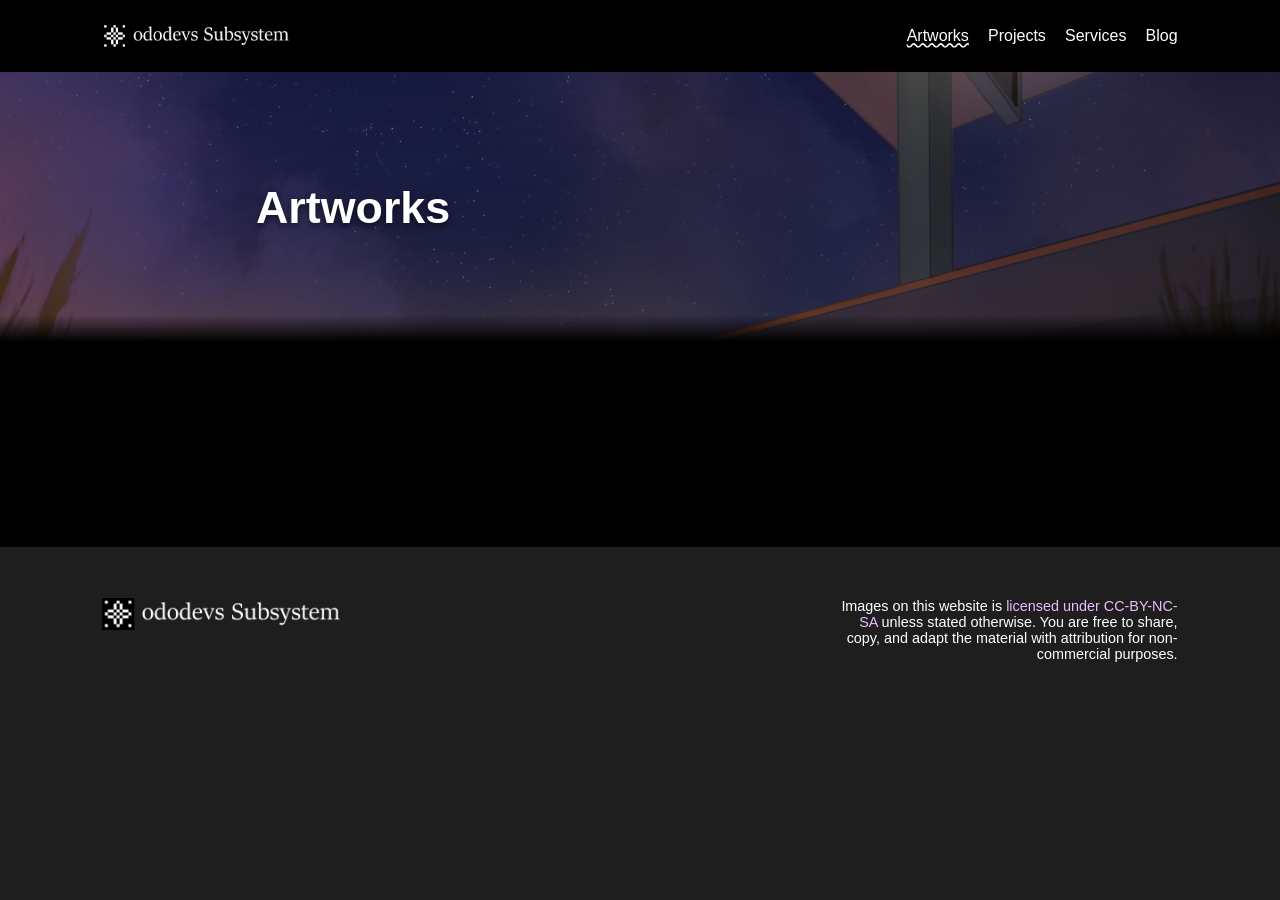
==== art/index.html @ 11c3b8f0 "new version essentially final iirc idk man" ====
<html lang="en">

<head>
    <meta charset="UTF-8" />
    <meta name="viewport" content="width=device-width, initial-scale=1.0" />
    <link rel="preconnect" href="https://rsms.me/" />
    <link rel="stylesheet" href="https://rsms.me/inter/inter.css" />
    <link rel="stylesheet" href="/stylesheet.css" />
    <title>Artworks - ododevs</title>
</head>

<body>
    <div id="header">
        <div>
            <a href="/">
                <img src="/web-assets/ododevs logo white.png" style="height: 35%" />
            </a>
        </div>
        <div id="links">
            <a  href="/art/" class="currently-selected">Artworks</a>
            <a href="/projects/">Projects</a>
            <a href="/subsystem/">Services</a>
            <a href="/blog/">Blog</a>
        </div>
        <select id="links-dropdown">
            <option>Homepage</option>
            <option>Artworks</option>
            <option>Projects</option>
            <option>Services</option>
            <option>Blog</option>
        </select>
    </div>
    <div id="hero-alt">
        <h1>Artworks</h1>
    </div>
    <div id="content">
        
    </div>

    </div>
    <div id="footer">
        <div id="logo-footer">
            <img src="/web-assets/ododevs logo white.png" style="height: 32px" />
        </div>
        <div id="footer-links">
        </div>
        <div id="footer-text">
            Images on this website is
            <a href="https://creativecommons.org/licenses/by-nc-sa/4.0/">licensed under CC-BY-NC-SA</a>
            unless stated otherwise. You are free to share, copy, and adapt
            the material with attribution for non-commercial purposes.
        </div>
    </div>
</body>

</html>
---- stylesheet.css ----
:root {
	font-family: Inter, sans-serif;
	font-feature-settings: 'liga' 1, 'calt' 1;
}

@supports (font-variation-settings: normal) {
	:root {
		font-family: InterVariable, sans-serif;
	}
}

body {
	padding: 0;
	margin: 0;
	background-color: rgb(30, 30, 30);
	color: rgb(255, 255, 255);
	overflow-x: hidden;
}

#header {
	padding-left: 8%;
	background-color: rgb(0, 0, 0);
	padding-right: 8%;
	height: 8%;
	display: flex;
	flex-wrap: wrap;
	justify-content: space-between;
	align-items: center;
	color: white;
	z-index: 999;
}

#header #links {
	display: flex;
	flex-direction: row;
	gap: 1.2rem;

}

#header #links a {
	color: white;
	text-decoration: none;
	font-size: 100%;
}

#header #links a:hover {
	color: rgb(230, 171, 255);
	text-decoration: underline;
}

#header #links .currently-selected {
	text-decoration: underline;
	text-decoration-style: wavy;
}

#banner {
	padding: 1%;
	padding-left: 8%;
	padding-right: 8%;
	background: linear-gradient(224deg, rgba(71, 59, 125, 1) 0%, rgb(37, 25, 56) 100%);
	display: flex;
	justify-content: space-between;
}

#hero {
	height: 92%;
	padding-left: 20%;
	padding-right: 20%;
	background-image:
		linear-gradient(180deg, rgba(0, 0, 0, 0) 90%, rgba(0, 0, 0, 1) 100%),
		url(/web-assets/artworks/mainmenu.png);
	background-repeat: no-repeat;
	background-size: cover;
	background-position: center;
	display: flex;
	flex-direction: column;
	justify-content: center;
	font-size: 1.4rem;
	text-shadow: 0px 3px 7px rgba(0, 0, 0, 0.61);
}

#hero-alt {
	height: 30%;
	padding-left: 20%;
	padding-right: 20%;
	background-image:
		linear-gradient(180deg, rgba(0, 0, 0, 0) 90%, rgba(0, 0, 0, 1) 100%),
		url(/web-assets/artworks/mainmenu.png);
	background-repeat: no-repeat;
	background-size: cover;
	background-position: center;
	display: flex;
	flex-direction: column;
	justify-content: center;
	font-size: 1.4rem;
	text-shadow: 0px 3px 7px rgba(0, 0, 0, 0.61);
}

#hero * {
	padding: 4%;
	color: white;
	text-align: center;
}

#hero img {
	max-width: 100%;
}

#content {
	font-size: 1.2rem;
	text-align: justify;
	padding-left: 32%;
	padding-right: 32%;
	padding-top: 8%;
	padding-bottom: 8%;
	color: white;
	background-color: black;
}

#content img {
	width: 100%;
	border-radius: 5px 5px 0px 0px;
}

#content h1 {
	padding-bottom: 2%;
}

#content #artwork-container {
	display: grid;
	grid-template-columns: repeat(1, 1fr);
}

#content #artwork-container .artwork {
	padding: 2%;
}

#content .artwork-info {
	font-size: 1.4rem;
	border-radius: 0px 0px 5px 5px;
	background-color: rgb(45, 45, 45);
	padding: 8%;
}


.mono {
	font-family: monospace;
	font-size: 1rem;
	color: rgb(180, 180, 180);
}

hr {
	margin: 5%;
}

#footer {
	padding-top: 4%;
	padding-bottom: 4%;
	padding-left: 8%;
	padding-right: 8%;
	background-color: rgb(30, 30, 30);
	color: white;
	display: grid;
	grid-template-columns: repeat(3, 1fr);
	grid-template-rows: repeat(1, 1fr);
	gap: 8px;
	flex-wrap: wrap;
	flex-direction: column;
	justify-content: center;
	font-size: 0.9rem;
}

#footer #footer-text {
	text-align: right;
}

#footer #footer-links {
	display: flex;
	flex-direction: row;
	justify-content: center;
	text-align: center;
	gap: 2%;
}

a {
	color: rgb(235, 189, 255);
	text-decoration: none;
}

a:hover {
	color: rgb(255, 255, 255);
}

#header .currently-selected {
	color: rgb(235, 189, 255);
}


#links-dropdown {
	display: none;
}

@media (max-width: 630px) {


	#links a {
		display: none;
	}

	#links-dropdown {
		display: block;
		padding: 10px;
		border-radius: 5px;
		background-color: rgb(30, 30, 30);
		border: 1px solid rgb(100, 74, 111);
		color: white;
	}

	#hero p {
		display: none;
	}


}


@media (max-width: 1000px) {

	#banner {
		padding: 2%;
		padding-left: 8%;
		padding-right: 8%;
		background: linear-gradient(224deg, rgba(71, 59, 125, 1) 0%, rgb(37, 25, 56) 100%);
	}

	#content {
		font-size: 1.2rem;
		text-align: justify;
		padding-left: 8%;
		padding-right: 8%;
		padding-top: 8%;
		padding-bottom: 8%;
		color: white;
		background-color: black;
	}

	#footer {
		padding-top: 8%;
		padding-bottom: 8%;
		padding-left: 8%;
		padding-right: 8%;
		background-color: rgb(30, 30, 30);
		color: white;
		display: grid;
		grid-template-columns: repeat(1, 1fr);
		grid-template-rows: repeat(3, 1fr);
		gap: 8px;
		flex-wrap: wrap;
		flex-direction: column;
		justify-content: center;
		font-size: 0.9rem;
	}

	#footer #footer-links {
		display: none;
	}

	#footer #logo-footer {
		padding-bottom: 10%;
		display: flex;
		justify-content: center;
	}

	#footer #footer-text {
		text-align: center;
	}

	#content #artwork-container {
		display: grid;
		grid-template-columns: repeat(1, 1fr);
	}
}
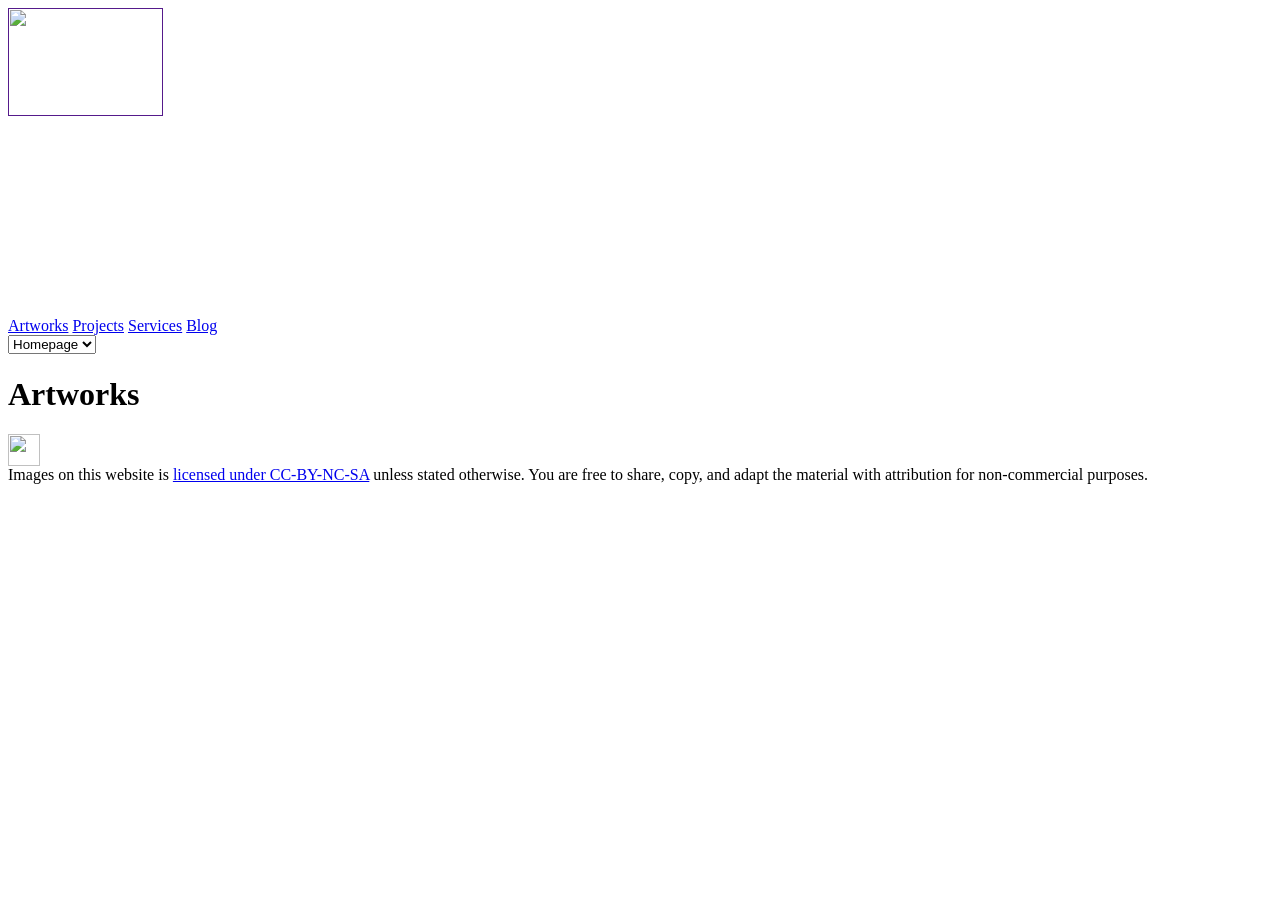
==== commit d4f05748: "Add files via upload" ====
--- a/art/index.html
+++ b/art/index.html
@@ -5,22 +5,22 @@
     <meta name="viewport" content="width=device-width, initial-scale=1.0" />
     <link rel="preconnect" href="https://rsms.me/" />
     <link rel="stylesheet" href="https://rsms.me/inter/inter.css" />
-    <link rel="stylesheet" href="/stylesheet.css" />
+    <link rel="stylesheet" href="stylesheet.css" />
     <title>Artworks - ododevs</title>
 </head>
 
 <body>
     <div id="header">
         <div>
-            <a href="/">
-                <img src="/web-assets/ododevs logo white.png" style="height: 35%" />
+            <a href="">
+                <img src="web-assets/ododevs logo white.png" style="height: 35%" />
             </a>
         </div>
         <div id="links">
-            <a  href="/art/" class="currently-selected">Artworks</a>
-            <a href="/projects/">Projects</a>
-            <a href="/subsystem/">Services</a>
-            <a href="/blog/">Blog</a>
+            <a href="art/" class="currently-selected">Artworks</a>
+            <a href="projects/">Projects</a>
+            <a href="subsystem/">Services</a>
+            <a href="blog/">Blog</a>
         </div>
         <select id="links-dropdown">
             <option>Homepage</option>
@@ -34,13 +34,13 @@
         <h1>Artworks</h1>
     </div>
     <div id="content">
-        
+
     </div>
 
     </div>
     <div id="footer">
         <div id="logo-footer">
-            <img src="/web-assets/ododevs logo white.png" style="height: 32px" />
+            <img src="web-assets/ododevs logo white.png" style="height: 32px" />
         </div>
         <div id="footer-links">
         </div>
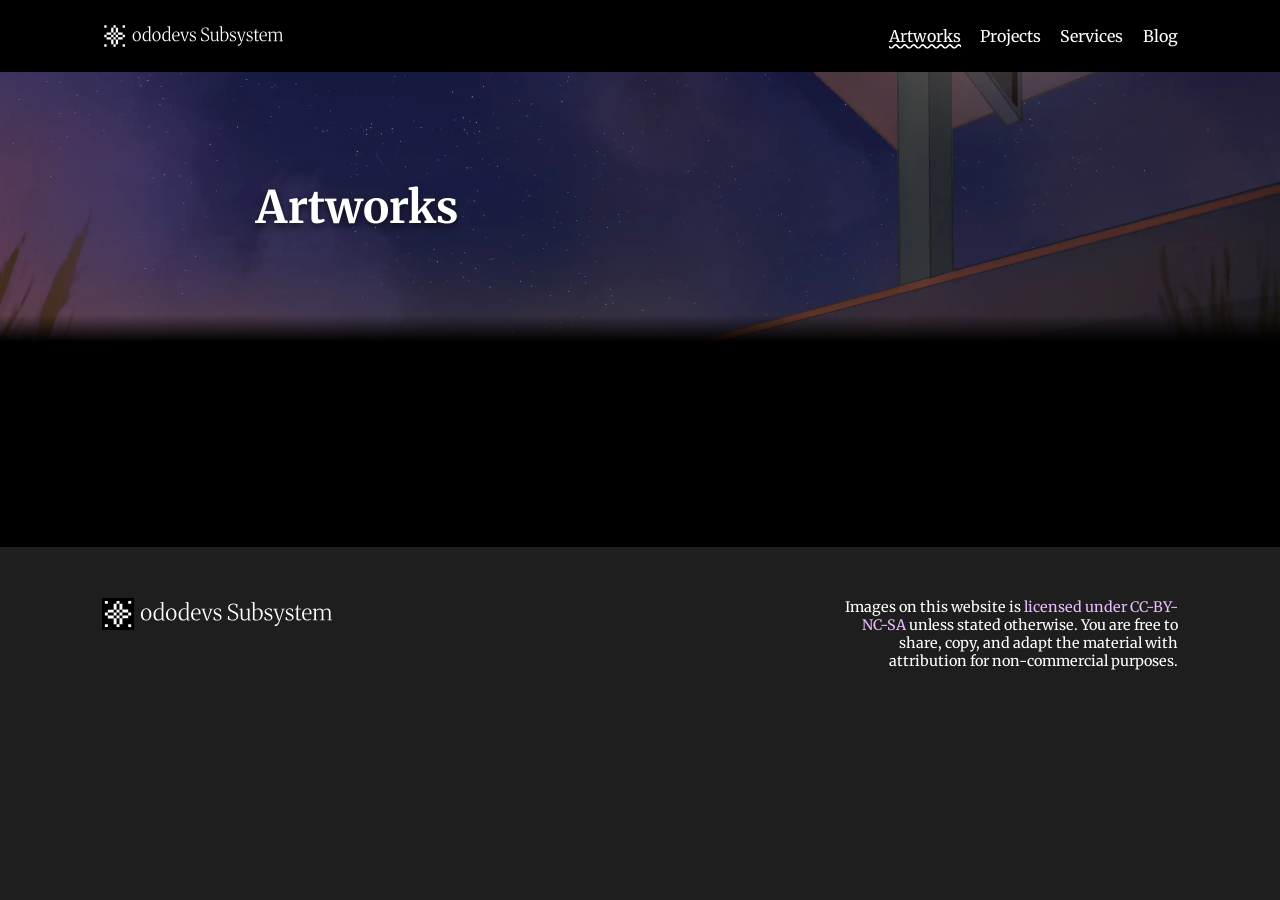
==== commit daeaf0ad: "Add files via upload" ====
--- a/art/index.html
+++ b/art/index.html
@@ -3,17 +3,21 @@
 <head>
     <meta charset="UTF-8" />
     <meta name="viewport" content="width=device-width, initial-scale=1.0" />
-    <link rel="preconnect" href="https://rsms.me/" />
-    <link rel="stylesheet" href="https://rsms.me/inter/inter.css" />
-    <link rel="stylesheet" href="stylesheet.css" />
+    <link rel="preconnect" href="https://fonts.googleapis.com">
+    <link rel="preconnect" href="https://fonts.gstatic.com" crossorigin>
+    <link
+        href="https://fonts.googleapis.com/css2?family=Merriweather:ital,opsz,wght@0,18..144,300..900;1,18..144,300..900&display=swap"
+        rel="stylesheet">
+
+    <link rel="stylesheet" href="/stylesheet.css" />
     <title>Artworks - ododevs</title>
 </head>
 
 <body>
     <div id="header">
         <div>
-            <a href="">
-                <img src="web-assets/ododevs logo white.png" style="height: 35%" />
+            <a href="/">
+                <img src="/web-assets/ododevs logo white.svg" style="height: 35%" />
             </a>
         </div>
         <div id="links">
@@ -40,7 +44,7 @@
     </div>
     <div id="footer">
         <div id="logo-footer">
-            <img src="web-assets/ododevs logo white.png" style="height: 32px" />
+            <img src="/web-assets/ododevs logo white.svg" style="height: 32px" />
         </div>
         <div id="footer-links">
         </div>
--- a/stylesheet.css
+++ b/stylesheet.css
@@ -0,0 +1,285 @@
+:root {
+	font-family: Inter, sans-serif;
+	font-feature-settings: 'liga' 1, 'calt' 1;
+}
+
+@supports (font-variation-settings: normal) {
+	:root {
+		font-family: "Merriweather", serif;
+	}
+}
+
+body {
+	padding: 0;
+	margin: 0;
+	background-color: rgb(30, 30, 30);
+	color: rgb(255, 255, 255);
+	overflow-x: hidden;
+}
+
+#header {
+	padding-left: 8%;
+	background-color: rgb(0, 0, 0);
+	padding-right: 8%;
+	height: 8vh;
+	display: flex;
+	flex-wrap: wrap;
+	justify-content: space-between;
+	align-items: center;
+	color: white;
+	z-index: 999;
+}
+
+#header #links {
+	display: flex;
+	flex-direction: row;
+	gap: 1.2rem;
+
+}
+
+#header #links a {
+	color: white;
+	text-decoration: none;
+	font-size: 100%;
+}
+
+#header #links a:hover {
+	color: rgb(230, 171, 255);
+	text-decoration: underline;
+}
+
+#header #links .currently-selected {
+	text-decoration: underline;
+	text-decoration-style: wavy;
+}
+
+#banner {
+	height: 6vh;
+	padding-left: 8%;
+	padding-right: 8%;
+	background: linear-gradient(224deg, rgba(71, 59, 125, 1) 0%, rgb(37, 25, 56) 100%);
+	display: flex;
+	align-content: center;
+	justify-content: space-between;
+	text-align: center;
+}
+
+#hero {
+	height: 92vh;
+	padding-left: 20%;
+	padding-right: 20%;
+	background-image:
+		linear-gradient(180deg, rgba(0, 0, 0, 0) 90%, rgba(0, 0, 0, 1) 100%),
+		url(web-assets/artworks/mainmenu.webp);
+	background-repeat: no-repeat;
+	background-size: cover;
+	background-position: center;
+	display: flex;
+	flex-direction: column;
+	justify-content: center;
+	font-size: 1.4rem;
+	text-shadow: 0px 3px 7px rgba(0, 0, 0, 0.61);
+}
+
+#hero-alt {
+	height: 30%;
+	padding-left: 20%;
+	padding-right: 20%;
+	background-image:
+		linear-gradient(180deg, rgba(0, 0, 0, 0) 90%, rgba(0, 0, 0, 1) 100%),
+		url(web-assets/artworks/mainmenu.webp);
+	background-repeat: no-repeat;
+	background-size: cover;
+	background-position: center;
+	display: flex;
+	flex-direction: column;
+	justify-content: center;
+	font-size: 1.4rem;
+	text-shadow: 0px 3px 7px rgba(0, 0, 0, 0.61);
+}
+
+#hero * {
+	padding: 4%;
+	color: white;
+	text-align: center;
+}
+
+#hero img {
+	max-width: 100%;
+}
+
+#content {
+	font-size: 1.2rem;
+	text-align: justify;
+	padding-left: 32%;
+	padding-right: 32%;
+	padding-top: 8%;
+	padding-bottom: 8%;
+	color: white;
+	background-color: black;
+}
+
+#content img {
+	width: 100%;
+	border-radius: 5px 5px 0px 0px;
+}
+
+#content h1 {
+	padding-bottom: 2%;
+}
+
+#content #artwork-container {
+	display: grid;
+	grid-template-columns: repeat(1, 1fr);
+}
+
+#content #artwork-container .artwork {
+	padding: 2%;
+}
+
+#content .artwork-info {
+	font-size: 1.4rem;
+	border-radius: 0px 0px 5px 5px;
+	background-color: rgb(45, 45, 45);
+	padding: 4%;
+	text-align: left;
+	font-size: 1.2rem;
+}
+
+
+.mono {
+	font-family: monospace;
+	font-size: 1rem;
+	color: rgb(180, 180, 180);
+}
+
+hr {
+	margin: 5%;
+}
+
+#footer {
+	padding-top: 4%;
+	padding-bottom: 4%;
+	padding-left: 8%;
+	padding-right: 8%;
+	background-color: rgb(30, 30, 30);
+	color: white;
+	display: grid;
+	grid-template-columns: repeat(3, 1fr);
+	grid-template-rows: repeat(1, 1fr);
+	gap: 8px;
+	flex-wrap: wrap;
+	flex-direction: column;
+	justify-content: center;
+	font-size: 0.9rem;
+}
+
+#footer #footer-text {
+	text-align: right;
+}
+
+#footer #footer-links {
+	display: flex;
+	flex-direction: row;
+	justify-content: center;
+	text-align: center;
+	gap: 2%;
+}
+
+a {
+	color: rgb(235, 189, 255);
+	text-decoration: none;
+}
+
+a:hover {
+	color: rgb(255, 255, 255);
+}
+
+#header .currently-selected {
+	color: rgb(235, 189, 255);
+}
+
+
+#links-dropdown {
+	display: none;
+}
+
+@media (max-width: 630px) {
+
+
+	#links a {
+		display: none;
+	}
+
+	#links-dropdown {
+		display: block;
+		padding: 10px;
+		border-radius: 5px;
+		background-color: rgb(30, 30, 30);
+		border: 1px solid rgb(100, 74, 111);
+		color: white;
+	}
+
+	#hero p {
+		display: none;
+	}
+
+
+}
+
+
+@media (max-width: 1000px) {
+
+	#banner {
+		padding-left: 8%;
+		padding-right: 8%;
+		background: linear-gradient(224deg, rgba(71, 59, 125, 1) 0%, rgb(37, 25, 56) 100%);
+	}
+
+	#content {
+		font-size: 1.2rem;
+		text-align: justify;
+		padding-left: 8%;
+		padding-right: 8%;
+		padding-top: 8%;
+		padding-bottom: 8%;
+		color: white;
+		background-color: black;
+	}
+
+	#footer {
+		padding-top: 8%;
+		padding-bottom: 8%;
+		padding-left: 8%;
+		padding-right: 8%;
+		background-color: rgb(30, 30, 30);
+		color: white;
+		display: grid;
+		grid-template-columns: repeat(1, 1fr);
+		grid-template-rows: repeat(3, 1fr);
+		gap: 8px;
+		flex-wrap: wrap;
+		flex-direction: column;
+		justify-content: center;
+		font-size: 0.9rem;
+	}
+
+	#footer #footer-links {
+		display: none;
+	}
+
+	#footer #logo-footer {
+		padding-bottom: 10%;
+		display: flex;
+		justify-content: center;
+	}
+
+	#footer #footer-text {
+		text-align: center;
+	}
+
+	#content #artwork-container {
+		display: grid;
+		grid-template-columns: repeat(1, 1fr);
+	}
+}
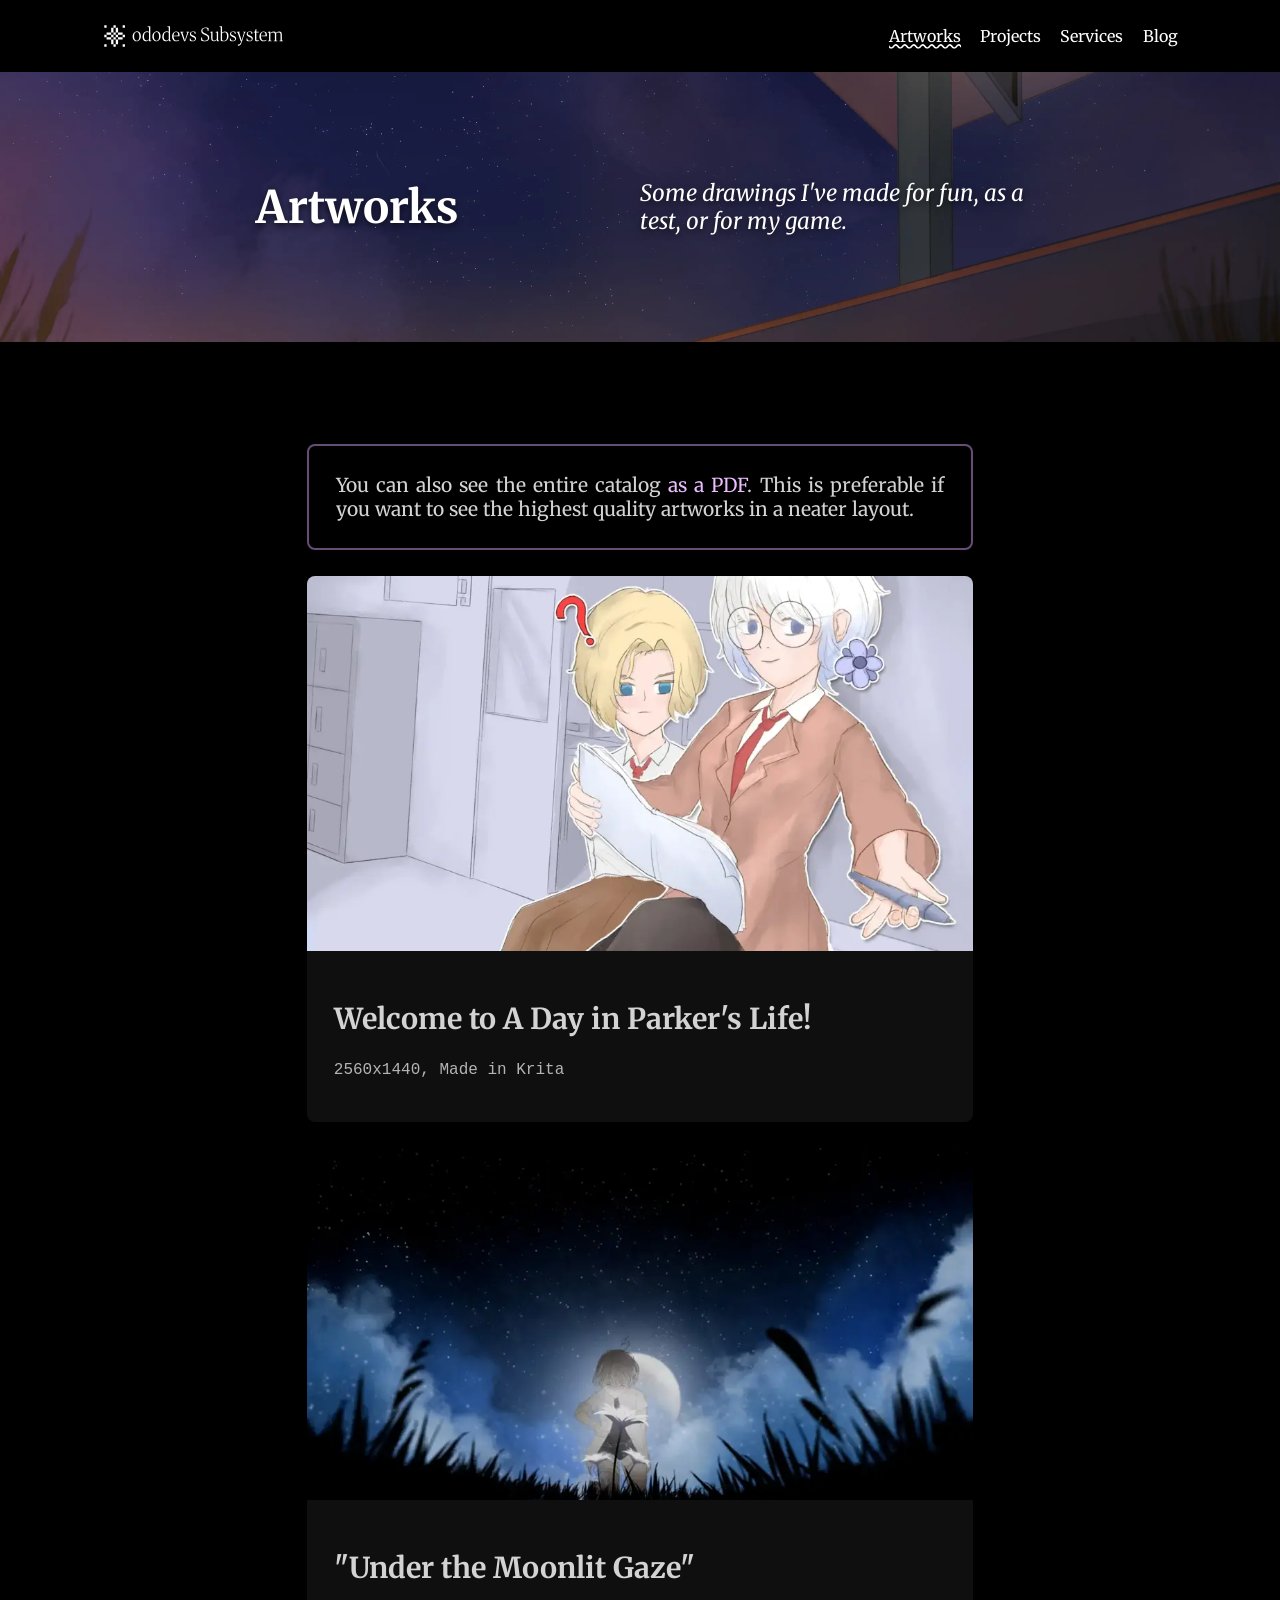
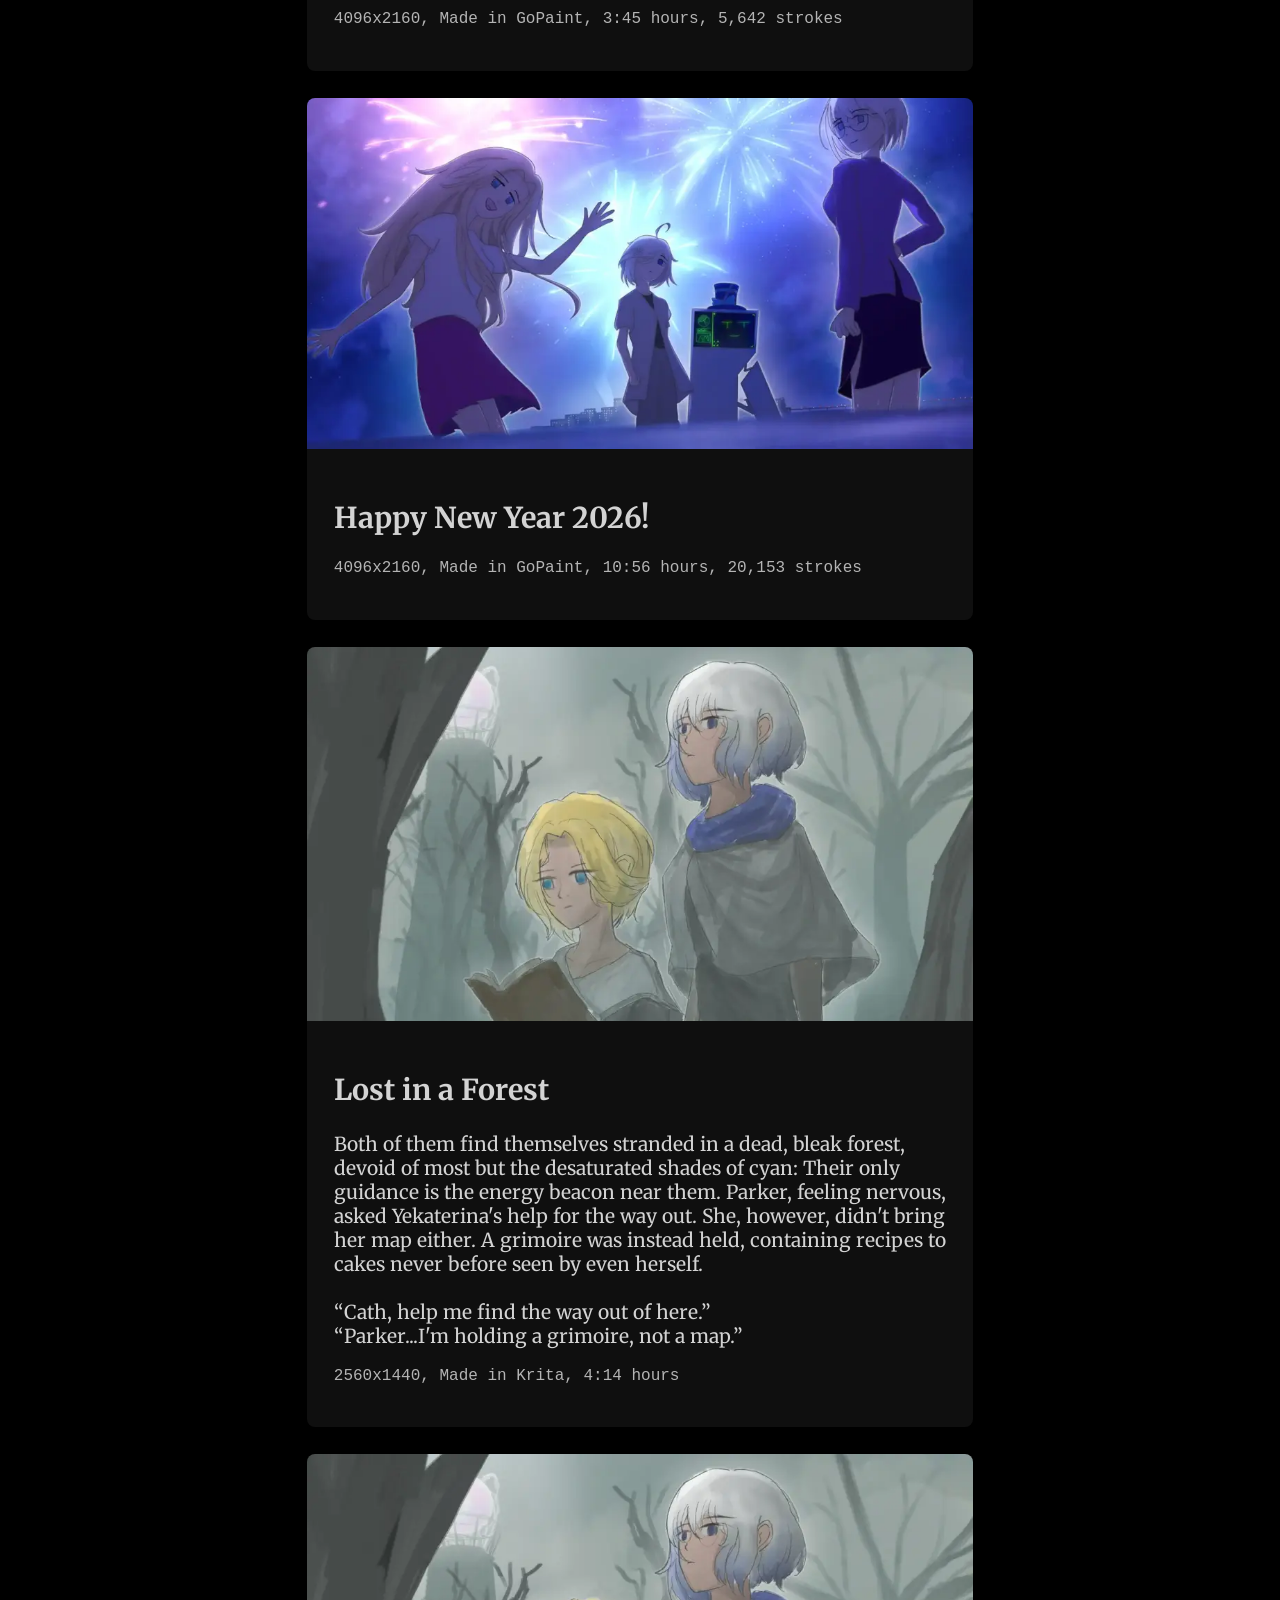
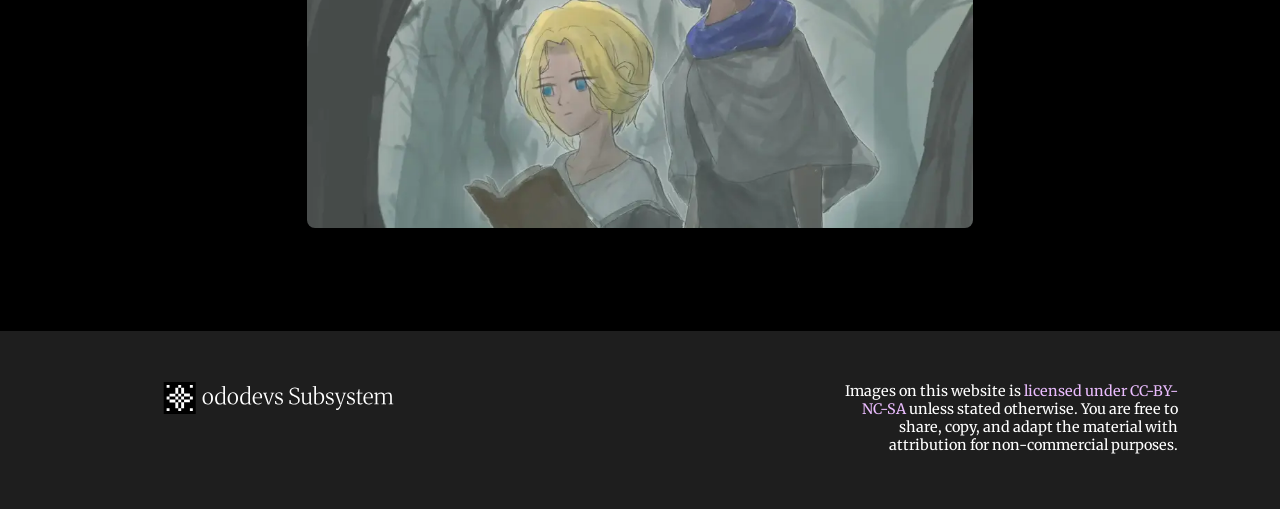
==== commit 4e93dca9: "the almost everything is functional update" ====
--- a/art/index.html
+++ b/art/index.html
@@ -21,24 +21,78 @@
             </a>
         </div>
         <div id="links">
-            <a href="art/" class="currently-selected">Artworks</a>
-            <a href="projects/">Projects</a>
-            <a href="subsystem/">Services</a>
-            <a href="blog/">Blog</a>
+            <a href="" class="currently-selected">Artworks</a>
+            <a href="/projects/">Projects</a>
+            <a href="/subsystem/">Services</a>
+            <a href="/blog/">Blog</a>
         </div>
         <select id="links-dropdown">
-            <option>Homepage</option>
-            <option>Artworks</option>
-            <option>Projects</option>
-            <option>Services</option>
-            <option>Blog</option>
+            <option value="">Homepage</option>
+            <option value="art">Artworks</option>
+            <option value="projects">Projects</option>
+            <option value="subsystem">Services</option>
+            <option value="blog">Blog</option>
         </select>
     </div>
-    <div id="hero-alt">
+    <div class="hero-small hero-adipl">
         <h1>Artworks</h1>
+        <i>Some drawings I've made for fun, as a test, or for my game.</i>
     </div>
-    <div id="content">
-
+    <div id="content-wide">
+        <div class="emphasis">
+            You can also see the entire catalog <a
+                href="https://drive.google.com/file/d/1GTDjjbYXN5p5y_qqdIQhQb-sgjR0QIl_/view?usp=sharing">as a PDF</a>.
+            This is preferable if you want to see the highest quality artworks in a neater layout.
+        </div>
+        <div id="artwork-container">
+            <div class="artwork">
+                <img src="/web-assets/artworks/title screen7.webp">
+                <div class="artwork-info">
+                    <h2>Welcome to A Day in Parker's Life!</h2>
+                    <p class="mono">
+                        2560x1440, Made in Krita
+                    </p>
+                </div>
+            </div>
+            <div class="artwork">
+                <img src="/web-assets/artworks/Untitled 43_202604220904_54665.webp">
+                <div class="artwork-info">
+                    <h2>"Under the Moonlit Gaze"</h2>
+                    <p class="mono">
+                        4096x2160, Made in GoPaint, 3:45 hours, 5,642 strokes
+                    </p>
+                </div>
+            </div>
+            <div class="artwork">
+                <img src="/web-assets/artworks/Untitled 296_202604212254_32360.webp">
+                <div class="artwork-info">
+                    <h2>Happy New Year 2026!</h2>
+                    <p class="mono">
+                        4096x2160, Made in GoPaint, 10:56 hours, 20,153 strokes
+                    </p>
+                </div>
+            </div>
+            <div class="artwork">
+                <img src="/web-assets/artworks/painterly study 2.webp">
+                <div class="artwork-info">
+                    <h2>Lost in a Forest</h2>
+                    <p>Both of them find themselves stranded in a dead, bleak forest, devoid of most but the desaturated
+                        shades of cyan: Their only guidance is the energy beacon near them. Parker, feeling nervous,
+                        asked Yekaterina's help for the way out. She, however, didn't bring her map either. A grimoire
+                        was instead held, containing recipes to cakes never before seen by even herself.
+                        <br><br>
+                        “Cath, help me find the way out of here.”<br>
+                        “Parker...I'm holding a grimoire, not a map.”
+                    </p>
+                    <p class="mono">
+                        2560x1440, Made in Krita, 4:14 hours
+                    </p>
+                </div>
+            </div>
+            <div class="artwork">
+                <img src="/web-assets/artworks/painterly study 2.webp">
+            </div>
+        </div>
     </div>
 
     </div>
@@ -56,5 +110,17 @@
         </div>
     </div>
 </body>
+<script>
+    const linksDropdown = document.getElementById('links-dropdown');
+    linksDropdown.addEventListener('change', function () {
+        const targetPath = this.value;
+        if (targetPath === "") {
+            window.location.href = "";
+        } else {
+            window.location.href = `/${targetPath}/`;
+        }
+        this.value = "";
+    });
+</script>
 
 </html>
--- a/stylesheet.css
+++ b/stylesheet.css
@@ -10,10 +10,11 @@
 }
 
 body {
+	user-select: none;
 	padding: 0;
 	margin: 0;
 	background-color: rgb(30, 30, 30);
-	color: rgb(255, 255, 255);
+	color: rgb(211, 211, 211);
 	overflow-x: hidden;
 }
 
@@ -64,12 +65,11 @@
 	text-align: center;
 }
 
-#hero {
+.hero {
 	height: 92vh;
 	padding-left: 20%;
 	padding-right: 20%;
 	background-image:
-		linear-gradient(180deg, rgba(0, 0, 0, 0) 90%, rgba(0, 0, 0, 1) 100%),
 		url(web-assets/artworks/mainmenu.webp);
 	background-repeat: no-repeat;
 	background-size: cover;
@@ -79,32 +79,47 @@
 	justify-content: center;
 	font-size: 1.4rem;
 	text-shadow: 0px 3px 7px rgba(0, 0, 0, 0.61);
-}
-
-#hero-alt {
+
+}
+
+.hero-small {
 	height: 30%;
 	padding-left: 20%;
 	padding-right: 20%;
-	background-image:
-		linear-gradient(180deg, rgba(0, 0, 0, 0) 90%, rgba(0, 0, 0, 1) 100%),
-		url(web-assets/artworks/mainmenu.webp);
 	background-repeat: no-repeat;
 	background-size: cover;
 	background-position: center;
 	display: flex;
-	flex-direction: column;
-	justify-content: center;
+	flex-direction: row;
+	align-items: center;
+	justify-content: space-between;
 	font-size: 1.4rem;
 	text-shadow: 0px 3px 7px rgba(0, 0, 0, 0.61);
-}
-
-#hero * {
+	color: white;
+}
+
+.hero-small * {
+	width: 50%;
+}
+
+.hero-adipl {
+	background-image:
+		url(web-assets/artworks/mainmenu.webp);
+}
+
+.hero-rideinformationhud {
+	background-image:
+		linear-gradient(270deg, rgb(0, 0, 0, 0.8), rgb(0, 0, 0, 0.5)),
+		url(web-assets/artworks/rideinformation.webp);
+}
+
+.hero * {
 	padding: 4%;
 	color: white;
 	text-align: center;
 }
 
-#hero img {
+.emphasis img {
 	max-width: 100%;
 }
 
@@ -115,13 +130,21 @@
 	padding-right: 32%;
 	padding-top: 8%;
 	padding-bottom: 8%;
-	color: white;
 	background-color: black;
 }
 
-#content img {
+#content-wide {
+	font-size: 1.2rem;
+	text-align: justify;
+	padding-left: 24%;
+	padding-right: 24%;
+	padding-top: 8%;
+	padding-bottom: 8%;
+	background-color: black;
+}
+
+img {
 	width: 100%;
-	border-radius: 5px 5px 0px 0px;
 }
 
 #content h1 {
@@ -133,14 +156,25 @@
 	grid-template-columns: repeat(1, 1fr);
 }
 
-#content #artwork-container .artwork {
-	padding: 2%;
-}
-
-#content .artwork-info {
-	font-size: 1.4rem;
-	border-radius: 0px 0px 5px 5px;
-	background-color: rgb(45, 45, 45);
+.emphasis {
+	padding: 4%;
+	background-color: rgb(0, 0, 0);
+	border: 2px solid rgb(103, 77, 115);
+	border-radius: 8px;
+}
+
+.error {
+	border: 2px solid rgb(115, 77, 77);
+}
+
+.artwork {
+	margin-top: 4%;
+	border-radius: 8px;
+	overflow: hidden;
+}
+
+.artwork-info {
+	background-color: rgb(15, 15, 15);
 	padding: 4%;
 	text-align: left;
 	font-size: 1.2rem;
@@ -214,14 +248,14 @@
 	#links-dropdown {
 		display: block;
 		padding: 10px;
-		border-radius: 5px;
+		border-radius: 8px;
 		background-color: rgb(30, 30, 30);
 		border: 1px solid rgb(100, 74, 111);
 		color: white;
 	}
 
 	#hero p {
-		display: none;
+		font-size: 80%;
 	}
 
 
@@ -239,11 +273,15 @@
 	#content {
 		font-size: 1.2rem;
 		text-align: justify;
-		padding-left: 8%;
-		padding-right: 8%;
-		padding-top: 8%;
-		padding-bottom: 8%;
+		padding: 8%;
 		color: white;
+		background-color: black;
+	}
+
+	#content-wide {
+		font-size: 1.2rem;
+		text-align: justify;
+		padding: 8%;
 		background-color: black;
 	}
 
@@ -256,7 +294,7 @@
 		color: white;
 		display: grid;
 		grid-template-columns: repeat(1, 1fr);
-		grid-template-rows: repeat(3, 1fr);
+		grid-template-rows: repeat(2, 1fr);
 		gap: 8px;
 		flex-wrap: wrap;
 		flex-direction: column;
@@ -282,4 +320,19 @@
 		display: grid;
 		grid-template-columns: repeat(1, 1fr);
 	}
+
+	.hero-small {
+		height: max-content;
+		padding: 20%;
+		background-repeat: no-repeat;
+		background-size: cover;
+		background-position: center;
+		display: flex;
+		flex-direction: column;
+		align-items: center;
+		justify-content: space-around;
+		font-size: 1.4rem;
+		text-shadow: 0px 3px 7px rgba(0, 0, 0, 0.61);
+		color: white;
+	}
 }
